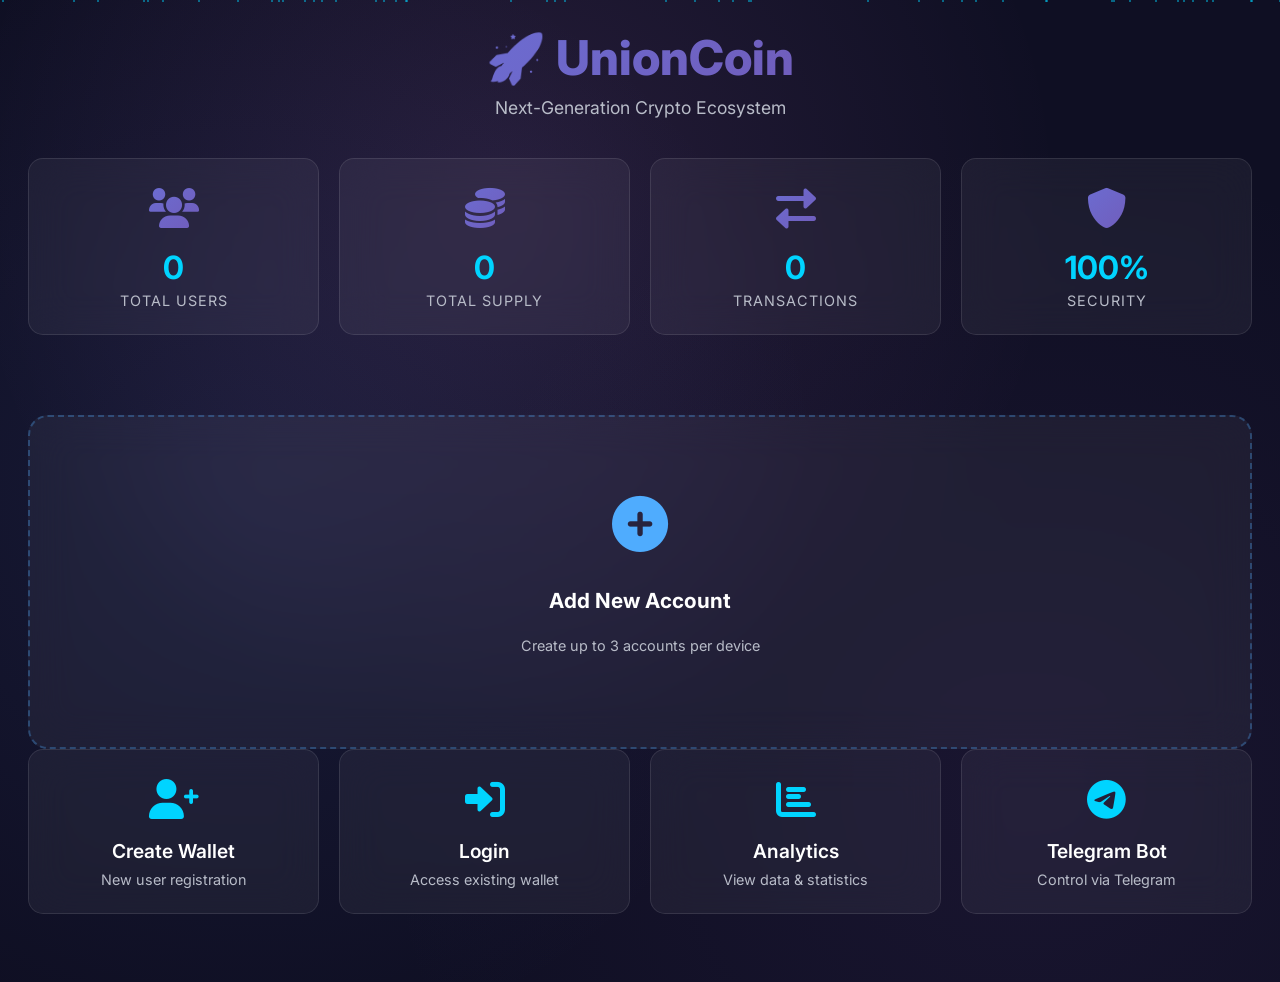
==== templates/crypto_dashboard.html @ 767dc833 "Add production deployment system with server mode and auto-backup" ====
<!DOCTYPE html>
<html lang="en">
<head>
    <meta charset="UTF-8">
    <meta name="viewport" content="width=device-width, initial-scale=1.0">
    <title>UnionCoin - Crypto Dashboard</title>
    
    <!-- Google Fonts -->
    <link href="https://fonts.googleapis.com/css2?family=Inter:wght@300;400;500;600;700;800&display=swap" rel="stylesheet">
    
    <!-- Font Awesome -->
    <link rel="stylesheet" href="https://cdnjs.cloudflare.com/ajax/libs/font-awesome/6.0.0/css/all.min.css">
    
    <!-- Crypto Theme -->
    <link rel="stylesheet" href="/static/css/crypto-theme.css">
    
    <style>
        .dashboard-container {
            max-width: 1400px;
            margin: 0 auto;
            padding: 20px;
        }
        
        .header-section {
            text-align: center;
            margin-bottom: 40px;
        }
        
        .logo {
            font-size: 3rem;
            font-weight: 800;
            background: linear-gradient(135deg, #667eea, #764ba2);
            -webkit-background-clip: text;
            -webkit-text-fill-color: transparent;
            background-clip: text;
            margin-bottom: 10px;
        }
        
        .tagline {
            color: var(--text-secondary);
            font-size: 1.1rem;
            margin-bottom: 20px;
        }
        
        .accounts-grid {
            display: grid;
            grid-template-columns: repeat(auto-fit, minmax(320px, 1fr));
            gap: 25px;
            margin-bottom: 40px;
        }
        
        .add-account-card {
            background: var(--card-bg);
            backdrop-filter: blur(20px);
            border: 2px dashed rgba(79, 172, 254, 0.3);
            border-radius: 20px;
            padding: 40px 20px;
            text-align: center;
            cursor: pointer;
            transition: all 0.3s ease;
            min-height: 250px;
            display: flex;
            flex-direction: column;
            align-items: center;
            justify-content: center;
        }
        
        .add-account-card:hover {
            border-color: rgba(79, 172, 254, 0.6);
            background: rgba(79, 172, 254, 0.1);
            transform: scale(1.02);
        }
        
        .add-account-card i {
            font-size: 3.5rem;
            margin-bottom: 15px;
            color: #4facfe;
        }
        
        .add-account-card h3 {
            color: var(--text-primary);
            font-size: 1.3rem;
            margin-bottom: 10px;
        }
        
        .add-account-card p {
            color: var(--text-secondary);
            font-size: 0.9rem;
        }
        
        .stats-section {
            display: grid;
            grid-template-columns: repeat(auto-fit, minmax(200px, 1fr));
            gap: 20px;
            margin-bottom: 40px;
        }
        
        .stat-card {
            background: var(--card-bg);
            backdrop-filter: blur(20px);
            border: 1px solid var(--card-border);
            border-radius: 15px;
            padding: 25px;
            text-align: center;
            transition: all 0.3s ease;
        }
        
        .stat-card:hover {
            transform: translateY(-5px);
            border-color: var(--accent-glow);
            box-shadow: 0 10px 30px rgba(0, 212, 255, 0.2);
        }
        
        .stat-icon {
            font-size: 2.5rem;
            margin-bottom: 15px;
            background: linear-gradient(135deg, #667eea, #764ba2);
            -webkit-background-clip: text;
            -webkit-text-fill-color: transparent;
            background-clip: text;
        }
        
        .stat-value {
            font-size: 2rem;
            font-weight: 700;
            color: var(--accent-glow);
            margin-bottom: 5px;
        }
        
        .stat-label {
            color: var(--text-secondary);
            font-size: 0.9rem;
            text-transform: uppercase;
            letter-spacing: 1px;
        }
        
        .quick-actions {
            display: grid;
            grid-template-columns: repeat(auto-fit, minmax(250px, 1fr));
            gap: 20px;
            margin-bottom: 40px;
        }
        
        .action-card {
            background: var(--card-bg);
            backdrop-filter: blur(20px);
            border: 1px solid var(--card-border);
            border-radius: 15px;
            padding: 25px;
            text-align: center;
            cursor: pointer;
            transition: all 0.3s ease;
            text-decoration: none;
            color: var(--text-primary);
        }
        
        .action-card:hover {
            transform: translateY(-5px);
            border-color: var(--accent-glow);
            box-shadow: 0 10px 30px rgba(0, 212, 255, 0.2);
        }
        
        .action-icon {
            font-size: 2.5rem;
            margin-bottom: 15px;
            color: var(--accent-glow);
        }
        
        .action-title {
            font-size: 1.2rem;
            font-weight: 600;
            margin-bottom: 8px;
        }
        
        .action-desc {
            color: var(--text-secondary);
            font-size: 0.9rem;
        }
        
        .floating-particles {
            position: fixed;
            top: 0;
            left: 0;
            width: 100%;
            height: 100%;
            pointer-events: none;
            z-index: -1;
        }
        
        .particle {
            position: absolute;
            width: 2px;
            height: 2px;
            background: var(--accent-glow);
            border-radius: 50%;
            animation: float 15s infinite linear;
            opacity: 0.6;
        }
        
        @keyframes float {
            0% {
                transform: translateY(100vh) translateX(0);
                opacity: 0;
            }
            10% {
                opacity: 0.6;
            }
            90% {
                opacity: 0.6;
            }
            100% {
                transform: translateY(-100vh) translateX(100px);
                opacity: 0;
            }
        }
    </style>
</head>
<body>
    <!-- Animated Background -->
    <div class="floating-particles" id="particles"></div>
    
    <div class="dashboard-container">
        <!-- Header -->
        <div class="header-section">
            <div class="logo">🚀 UnionCoin</div>
            <div class="tagline">Next-Generation Crypto Ecosystem</div>
        </div>
        
        <!-- Stats Section -->
        <div class="stats-section">
            <div class="stat-card">
                <div class="stat-icon">
                    <i class="fas fa-users"></i>
                </div>
                <div class="stat-value" id="totalUsers">0</div>
                <div class="stat-label">Total Users</div>
            </div>
            
            <div class="stat-card">
                <div class="stat-icon">
                    <i class="fas fa-coins"></i>
                </div>
                <div class="stat-value" id="totalSupply">0</div>
                <div class="stat-label">Total Supply</div>
            </div>
            
            <div class="stat-card">
                <div class="stat-icon">
                    <i class="fas fa-exchange-alt"></i>
                </div>
                <div class="stat-value" id="totalTransactions">0</div>
                <div class="stat-label">Transactions</div>
            </div>
            
            <div class="stat-card">
                <div class="stat-icon">
                    <i class="fas fa-shield-alt"></i>
                </div>
                <div class="stat-value">100%</div>
                <div class="stat-label">Security</div>
            </div>
        </div>
        
        <!-- User Accounts Grid -->
        <div class="accounts-grid" id="accountsGrid">
            <!-- Accounts will be loaded here -->
        </div>
        
        <!-- Add Account Button -->
        <div class="add-account-card" onclick="addNewAccount()">
            <i class="fas fa-plus-circle"></i>
            <h3>Add New Account</h3>
            <p>Create up to 3 accounts per device</p>
        </div>
        
        <!-- Quick Actions -->
        <div class="quick-actions">
            <a href="/register" class="action-card">
                <div class="action-icon">
                    <i class="fas fa-user-plus"></i>
                </div>
                <div class="action-title">Create Wallet</div>
                <div class="action-desc">New user registration</div>
            </a>
            
            <a href="/login" class="action-card">
                <div class="action-icon">
                    <i class="fas fa-sign-in-alt"></i>
                </div>
                <div class="action-title">Login</div>
                <div class="action-desc">Access existing wallet</div>
            </a>
            
            <a href="/api/data?admin=unioncoin_admin_2026" class="action-card">
                <div class="action-icon">
                    <i class="fas fa-chart-bar"></i>
                </div>
                <div class="action-title">Analytics</div>
                <div class="action-desc">View data & statistics</div>
            </a>
            
            <a href="#" class="action-card" onclick="openTelegramBot()">
                <div class="action-icon">
                    <i class="fab fa-telegram"></i>
                </div>
                <div class="action-title">Telegram Bot</div>
                <div class="action-desc">Control via Telegram</div>
            </a>
        </div>
    </div>
    
    <script>
        // Create floating particles
        function createParticles() {
            const particlesContainer = document.getElementById('particles');
            const particleCount = 50;
            
            for (let i = 0; i < particleCount; i++) {
                const particle = document.createElement('div');
                particle.className = 'particle';
                particle.style.left = Math.random() * 100 + '%';
                particle.style.animationDelay = Math.random() * 15 + 's';
                particle.style.animationDuration = (15 + Math.random() * 10) + 's';
                particlesContainer.appendChild(particle);
            }
        }
        
        // Load user accounts
        async function loadAccounts() {
            try {
                const response = await fetch('/api/user-accounts');
                const accounts = await response.json();
                
                const accountsGrid = document.getElementById('accountsGrid');
                accountsGrid.innerHTML = '';
                
                accounts.forEach(account => {
                    const accountCard = document.createElement('div');
                    accountCard.className = 'profile-card';
                    accountCard.innerHTML = `
                        <div class="profile-avatar" style="background: ${account.profile_color}">
                            ${account.username.charAt(0).toUpperCase()}
                        </div>
                        <div class="profile-name">${account.username}</div>
                        <div class="profile-balance">${account.balance.toFixed(2)} UC</div>
                        <div class="profile-wallet">${account.wallet_address}</div>
                        ${account.is_primary ? '<div style="color: var(--accent-glow); margin-top: 10px;">⭐ Primary Account</div>' : ''}
                    `;
                    accountsGrid.appendChild(accountCard);
                });
            } catch (error) {
                console.log('Error loading accounts:', error);
            }
        }
        
        // Load statistics
        async function loadStats() {
            try {
                const response = await fetch('/api/stats');
                const stats = await response.json();
                
                document.getElementById('totalUsers').textContent = stats.totalUsers || 0;
                document.getElementById('totalSupply').textContent = (stats.totalSupply || 0).toFixed(0);
                document.getElementById('totalTransactions').textContent = stats.totalTransactions || 0;
            } catch (error) {
                console.log('Error loading stats:', error);
            }
        }
        
        // Add new account
        function addNewAccount() {
            window.location.href = '/register';
        }
        
        // Open Telegram bot
        function openTelegramBot() {
            window.open('https://t.me/your_bot_username', '_blank');
        }
        
        // Initialize
        document.addEventListener('DOMContentLoaded', function() {
            createParticles();
            loadAccounts();
            loadStats();
            
            // Refresh data every 30 seconds
            setInterval(() => {
                loadStats();
            }, 30000);
        });
    </script>
</body>
</html>
---- static/css/crypto-theme.css ----
/* UnionCoin Crypto Theme - Modern & Engaging */

:root {
    --primary-gradient: linear-gradient(135deg, #667eea 0%, #764ba2 100%);
    --secondary-gradient: linear-gradient(135deg, #f093fb 0%, #f5576c 100%);
    --success-gradient: linear-gradient(135deg, #4facfe 0%, #00f2fe 100%);
    --warning-gradient: linear-gradient(135deg, #fa709a 0%, #fee140 100%);
    --dark-bg: #0f0f23;
    --card-bg: rgba(255, 255, 255, 0.05);
    --card-border: rgba(255, 255, 255, 0.1);
    --text-primary: #ffffff;
    --text-secondary: #b8bcc8;
    --accent-glow: #00d4ff;
}

body {
    background: var(--dark-bg);
    background-image: 
        radial-gradient(circle at 20% 50%, rgba(102, 126, 234, 0.1) 0%, transparent 50%),
        radial-gradient(circle at 80% 80%, rgba(118, 75, 162, 0.1) 0%, transparent 50%),
        radial-gradient(circle at 40% 20%, rgba(240, 147, 251, 0.1) 0%, transparent 50%);
    color: var(--text-primary);
    font-family: 'Inter', -apple-system, BlinkMacSystemFont, sans-serif;
    min-height: 100vh;
}

/* Animated Background */
.crypto-bg {
    position: fixed;
    top: 0;
    left: 0;
    width: 100%;
    height: 100%;
    pointer-events: none;
    z-index: -1;
    overflow: hidden;
}

.crypto-particle {
    position: absolute;
    width: 2px;
    height: 2px;
    background: var(--accent-glow);
    border-radius: 50%;
    animation: floatUp 15s infinite linear;
    opacity: 0;
}

@keyframes floatUp {
    0% {
        transform: translateY(100vh) translateX(0);
        opacity: 0;
    }
    10% {
        opacity: 1;
    }
    90% {
        opacity: 1;
    }
    100% {
        transform: translateY(-100vh) translateX(100px);
        opacity: 0;
    }
}

/* Glass Cards */
.glass-card {
    background: var(--card-bg);
    backdrop-filter: blur(20px);
    border: 1px solid var(--card-border);
    border-radius: 20px;
    padding: 30px;
    box-shadow: 
        0 8px 32px rgba(0, 0, 0, 0.3),
        inset 0 1px 0 rgba(255, 255, 255, 0.1);
    transition: all 0.3s ease;
}

.glass-card:hover {
    transform: translateY(-5px);
    box-shadow: 
        0 16px 48px rgba(0, 0, 0, 0.4),
        inset 0 1px 0 rgba(255, 255, 255, 0.2);
    border-color: rgba(255, 255, 255, 0.2);
}

/* Neon Buttons */
.btn-crypto {
    background: var(--primary-gradient);
    color: white;
    border: none;
    border-radius: 12px;
    padding: 14px 28px;
    font-weight: 600;
    font-size: 14px;
    text-transform: uppercase;
    letter-spacing: 1px;
    cursor: pointer;
    transition: all 0.3s ease;
    position: relative;
    overflow: hidden;
    box-shadow: 0 4px 15px rgba(102, 126, 234, 0.4);
}

.btn-crypto::before {
    content: '';
    position: absolute;
    top: 0;
    left: -100%;
    width: 100%;
    height: 100%;
    background: linear-gradient(90deg, transparent, rgba(255, 255, 255, 0.2), transparent);
    transition: left 0.5s;
}

.btn-crypto:hover::before {
    left: 100%;
}

.btn-crypto:hover {
    transform: translateY(-2px);
    box-shadow: 0 8px 25px rgba(102, 126, 234, 0.6);
}

/* Glowing Inputs */
.crypto-input {
    background: rgba(255, 255, 255, 0.05);
    border: 1px solid rgba(255, 255, 255, 0.1);
    border-radius: 12px;
    padding: 16px 20px;
    color: var(--text-primary);
    font-size: 16px;
    transition: all 0.3s ease;
    backdrop-filter: blur(10px);
}

.crypto-input:focus {
    outline: none;
    border-color: var(--accent-glow);
    box-shadow: 0 0 20px rgba(0, 212, 255, 0.3);
    background: rgba(255, 255, 255, 0.08);
}

/* Profile Cards */
.profile-grid {
    display: grid;
    grid-template-columns: repeat(auto-fit, minmax(300px, 1fr));
    gap: 20px;
    margin: 30px 0;
}

.profile-card {
    background: var(--card-bg);
    backdrop-filter: blur(20px);
    border: 1px solid var(--card-border);
    border-radius: 20px;
    padding: 25px;
    text-align: center;
    transition: all 0.3s ease;
    position: relative;
    overflow: hidden;
}

.profile-card::before {
    content: '';
    position: absolute;
    top: -50%;
    left: -50%;
    width: 200%;
    height: 200%;
    background: radial-gradient(circle, rgba(0, 212, 255, 0.1) 0%, transparent 70%);
    animation: pulse 4s ease-in-out infinite;
}

.profile-card:hover {
    transform: translateY(-8px) scale(1.02);
    border-color: var(--accent-glow);
    box-shadow: 0 20px 40px rgba(0, 212, 255, 0.2);
}

.profile-avatar {
    width: 80px;
    height: 80px;
    border-radius: 50%;
    background: var(--primary-gradient);
    display: flex;
    align-items: center;
    justify-content: center;
    margin: 0 auto 20px;
    font-size: 2rem;
    font-weight: bold;
    color: white;
    position: relative;
    z-index: 1;
}

.profile-name {
    font-size: 1.4rem;
    font-weight: 700;
    margin-bottom: 8px;
    background: var(--primary-gradient);
    -webkit-background-clip: text;
    -webkit-text-fill-color: transparent;
    background-clip: text;
}

.profile-balance {
    font-size: 1.8rem;
    font-weight: 700;
    color: var(--accent-glow);
    margin: 15px 0;
}

.profile-wallet {
    font-family: 'Courier New', monospace;
    background: rgba(0, 212, 255, 0.1);
    padding: 8px 12px;
    border-radius: 8px;
    border: 1px solid rgba(0, 212, 255, 0.3);
    font-size: 0.9rem;
    margin: 10px 0;
}

/* Add Account Button */
.add-account-btn {
    background: var(--success-gradient);
    border: 2px dashed rgba(79, 172, 254, 0.5);
    color: white;
    border-radius: 20px;
    padding: 40px 20px;
    cursor: pointer;
    transition: all 0.3s ease;
    text-align: center;
    min-height: 200px;
    display: flex;
    flex-direction: column;
    align-items: center;
    justify-content: center;
}

.add-account-btn:hover {
    border-color: rgba(79, 172, 254, 0.8);
    background: var(--success-gradient);
    transform: scale(1.05);
}

.add-account-btn i {
    font-size: 3rem;
    margin-bottom: 15px;
}

/* Notification Badge */
.notification-badge {
    position: absolute;
    top: -8px;
    right: -8px;
    background: var(--warning-gradient);
    color: white;
    border-radius: 50%;
    width: 24px;
    height: 24px;
    display: flex;
    align-items: center;
    justify-content: center;
    font-size: 0.8rem;
    font-weight: bold;
    animation: pulse 2s infinite;
    box-shadow: 0 0 10px rgba(250, 112, 154, 0.5);
}

/* Switch Account Animation */
.switch-account {
    background: var(--secondary-gradient);
    color: white;
    border: none;
    border-radius: 25px;
    padding: 8px 16px;
    font-size: 0.9rem;
    cursor: pointer;
    transition: all 0.3s ease;
    margin: 5px;
}

.switch-account:hover {
    transform: scale(1.05);
    box-shadow: 0 4px 15px rgba(240, 147, 251, 0.4);
}

.switch-account.active {
    background: var(--accent-glow);
    box-shadow: 0 0 20px rgba(0, 212, 255, 0.5);
}

/* Loading Animation */
.crypto-loader {
    width: 40px;
    height: 40px;
    border: 3px solid rgba(0, 212, 255, 0.2);
    border-top: 3px solid var(--accent-glow);
    border-radius: 50%;
    animation: spin 1s linear infinite;
    margin: 20px auto;
}

/* Success Animation */
.success-animation {
    animation: successPulse 0.6s ease-out;
}

@keyframes successPulse {
    0% { transform: scale(1); }
    50% { transform: scale(1.1); }
    100% { transform: scale(1); }
}

@keyframes pulse {
    0%, 100% { transform: scale(1); opacity: 0.5; }
    50% { transform: scale(1.1); opacity: 0.8; }
}

@keyframes spin {
    0% { transform: rotate(0deg); }
    100% { transform: rotate(360deg); }
}

/* Mobile Responsive */
@media (max-width: 768px) {
    .profile-grid {
        grid-template-columns: 1fr;
        gap: 15px;
    }
    
    .glass-card {
        padding: 20px;
    }
    
    .btn-crypto {
        padding: 12px 20px;
        font-size: 13px;
    }
}

/* Dark Mode Toggle */
.theme-toggle {
    position: fixed;
    top: 20px;
    right: 20px;
    background: var(--card-bg);
    backdrop-filter: blur(20px);
    border: 1px solid var(--card-border);
    border-radius: 50%;
    width: 50px;
    height: 50px;
    display: flex;
    align-items: center;
    justify-content: center;
    cursor: pointer;
    z-index: 1000;
    transition: all 0.3s ease;
}

.theme-toggle:hover {
    transform: scale(1.1);
    box-shadow: 0 0 20px rgba(0, 212, 255, 0.3);
}
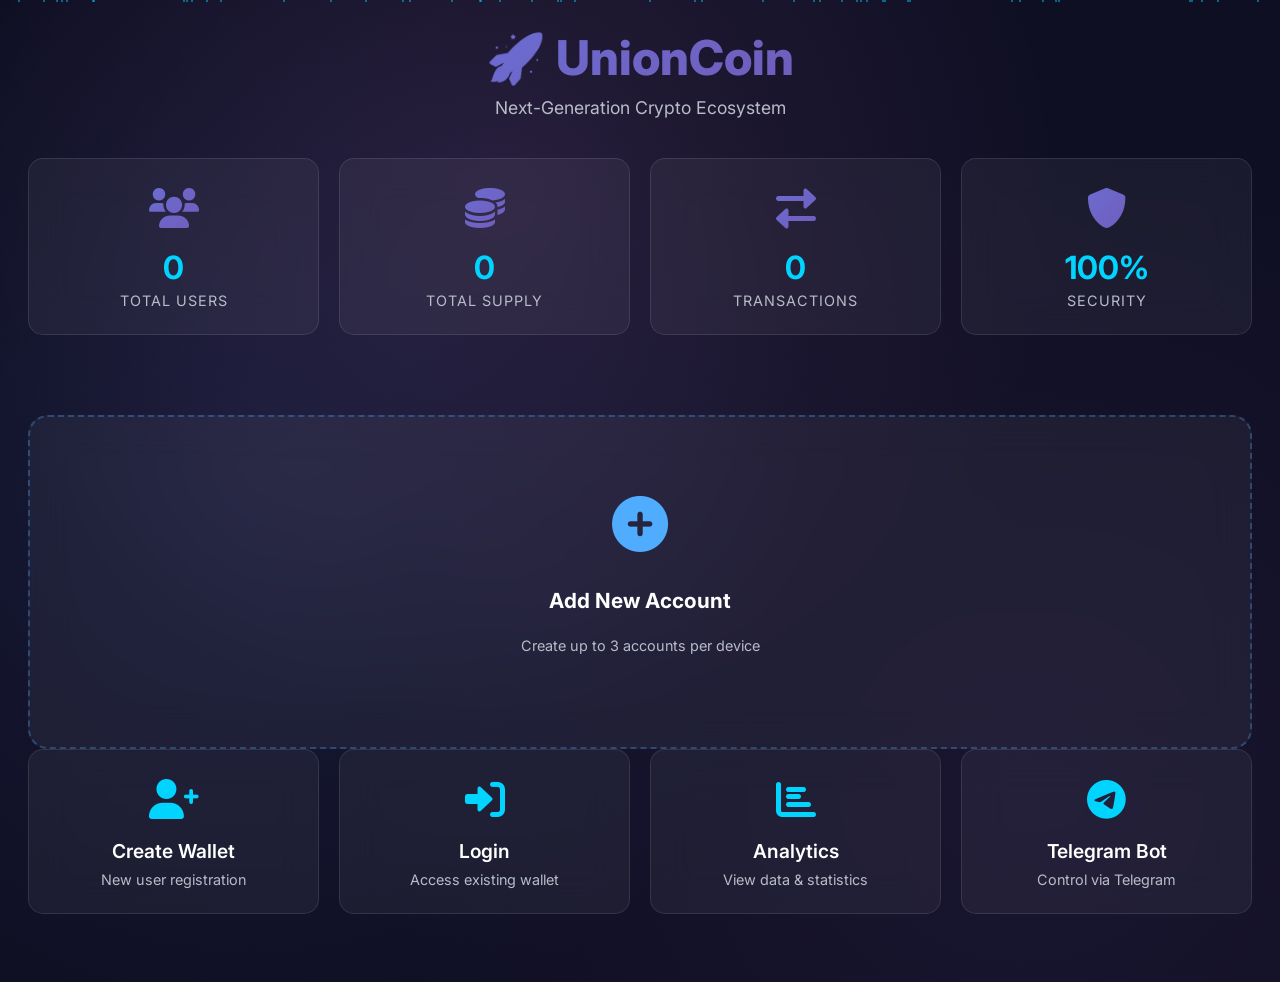
==== commit f1097c14: "Fix Dockerfile for Render deployment" ====
--- a/templates/crypto_dashboard.html
+++ b/templates/crypto_dashboard.html
@@ -1,31 +1,33 @@
 <!DOCTYPE html>
 <html lang="en">
+
 <head>
     <meta charset="UTF-8">
     <meta name="viewport" content="width=device-width, initial-scale=1.0">
     <title>UnionCoin - Crypto Dashboard</title>
-    
+
     <!-- Google Fonts -->
-    <link href="https://fonts.googleapis.com/css2?family=Inter:wght@300;400;500;600;700;800&display=swap" rel="stylesheet">
-    
+    <link href="https://fonts.googleapis.com/css2?family=Inter:wght@300;400;500;600;700;800&display=swap"
+        rel="stylesheet">
+
     <!-- Font Awesome -->
     <link rel="stylesheet" href="https://cdnjs.cloudflare.com/ajax/libs/font-awesome/6.0.0/css/all.min.css">
-    
+
     <!-- Crypto Theme -->
     <link rel="stylesheet" href="/static/css/crypto-theme.css">
-    
+
     <style>
         .dashboard-container {
             max-width: 1400px;
             margin: 0 auto;
             padding: 20px;
         }
-        
+
         .header-section {
             text-align: center;
             margin-bottom: 40px;
         }
-        
+
         .logo {
             font-size: 3rem;
             font-weight: 800;
@@ -35,20 +37,20 @@
             background-clip: text;
             margin-bottom: 10px;
         }
-        
+
         .tagline {
             color: var(--text-secondary);
             font-size: 1.1rem;
             margin-bottom: 20px;
         }
-        
+
         .accounts-grid {
             display: grid;
             grid-template-columns: repeat(auto-fit, minmax(320px, 1fr));
             gap: 25px;
             margin-bottom: 40px;
         }
-        
+
         .add-account-card {
             background: var(--card-bg);
             backdrop-filter: blur(20px);
@@ -64,37 +66,37 @@
             align-items: center;
             justify-content: center;
         }
-        
+
         .add-account-card:hover {
             border-color: rgba(79, 172, 254, 0.6);
             background: rgba(79, 172, 254, 0.1);
             transform: scale(1.02);
         }
-        
+
         .add-account-card i {
             font-size: 3.5rem;
             margin-bottom: 15px;
             color: #4facfe;
         }
-        
+
         .add-account-card h3 {
             color: var(--text-primary);
             font-size: 1.3rem;
             margin-bottom: 10px;
         }
-        
+
         .add-account-card p {
             color: var(--text-secondary);
             font-size: 0.9rem;
         }
-        
+
         .stats-section {
             display: grid;
             grid-template-columns: repeat(auto-fit, minmax(200px, 1fr));
             gap: 20px;
             margin-bottom: 40px;
         }
-        
+
         .stat-card {
             background: var(--card-bg);
             backdrop-filter: blur(20px);
@@ -104,13 +106,13 @@
             text-align: center;
             transition: all 0.3s ease;
         }
-        
+
         .stat-card:hover {
             transform: translateY(-5px);
             border-color: var(--accent-glow);
             box-shadow: 0 10px 30px rgba(0, 212, 255, 0.2);
         }
-        
+
         .stat-icon {
             font-size: 2.5rem;
             margin-bottom: 15px;
@@ -119,28 +121,28 @@
             -webkit-text-fill-color: transparent;
             background-clip: text;
         }
-        
+
         .stat-value {
             font-size: 2rem;
             font-weight: 700;
             color: var(--accent-glow);
             margin-bottom: 5px;
         }
-        
+
         .stat-label {
             color: var(--text-secondary);
             font-size: 0.9rem;
             text-transform: uppercase;
             letter-spacing: 1px;
         }
-        
+
         .quick-actions {
             display: grid;
             grid-template-columns: repeat(auto-fit, minmax(250px, 1fr));
             gap: 20px;
             margin-bottom: 40px;
         }
-        
+
         .action-card {
             background: var(--card-bg);
             backdrop-filter: blur(20px);
@@ -153,30 +155,30 @@
             text-decoration: none;
             color: var(--text-primary);
         }
-        
+
         .action-card:hover {
             transform: translateY(-5px);
             border-color: var(--accent-glow);
             box-shadow: 0 10px 30px rgba(0, 212, 255, 0.2);
         }
-        
+
         .action-icon {
             font-size: 2.5rem;
             margin-bottom: 15px;
             color: var(--accent-glow);
         }
-        
+
         .action-title {
             font-size: 1.2rem;
             font-weight: 600;
             margin-bottom: 8px;
         }
-        
+
         .action-desc {
             color: var(--text-secondary);
             font-size: 0.9rem;
         }
-        
+
         .floating-particles {
             position: fixed;
             top: 0;
@@ -186,7 +188,7 @@
             pointer-events: none;
             z-index: -1;
         }
-        
+
         .particle {
             position: absolute;
             width: 2px;
@@ -196,18 +198,21 @@
             animation: float 15s infinite linear;
             opacity: 0.6;
         }
-        
+
         @keyframes float {
             0% {
                 transform: translateY(100vh) translateX(0);
                 opacity: 0;
             }
+
             10% {
                 opacity: 0.6;
             }
+
             90% {
                 opacity: 0.6;
             }
+
             100% {
                 transform: translateY(-100vh) translateX(100px);
                 opacity: 0;
@@ -215,17 +220,18 @@
         }
     </style>
 </head>
+
 <body>
     <!-- Animated Background -->
     <div class="floating-particles" id="particles"></div>
-    
+
     <div class="dashboard-container">
         <!-- Header -->
         <div class="header-section">
             <div class="logo">🚀 UnionCoin</div>
             <div class="tagline">Next-Generation Crypto Ecosystem</div>
         </div>
-        
+
         <!-- Stats Section -->
         <div class="stats-section">
             <div class="stat-card">
@@ -235,7 +241,7 @@
                 <div class="stat-value" id="totalUsers">0</div>
                 <div class="stat-label">Total Users</div>
             </div>
-            
+
             <div class="stat-card">
                 <div class="stat-icon">
                     <i class="fas fa-coins"></i>
@@ -243,7 +249,7 @@
                 <div class="stat-value" id="totalSupply">0</div>
                 <div class="stat-label">Total Supply</div>
             </div>
-            
+
             <div class="stat-card">
                 <div class="stat-icon">
                     <i class="fas fa-exchange-alt"></i>
@@ -251,7 +257,7 @@
                 <div class="stat-value" id="totalTransactions">0</div>
                 <div class="stat-label">Transactions</div>
             </div>
-            
+
             <div class="stat-card">
                 <div class="stat-icon">
                     <i class="fas fa-shield-alt"></i>
@@ -260,19 +266,19 @@
                 <div class="stat-label">Security</div>
             </div>
         </div>
-        
+
         <!-- User Accounts Grid -->
         <div class="accounts-grid" id="accountsGrid">
             <!-- Accounts will be loaded here -->
         </div>
-        
+
         <!-- Add Account Button -->
         <div class="add-account-card" onclick="addNewAccount()">
             <i class="fas fa-plus-circle"></i>
             <h3>Add New Account</h3>
             <p>Create up to 3 accounts per device</p>
         </div>
-        
+
         <!-- Quick Actions -->
         <div class="quick-actions">
             <a href="/register" class="action-card">
@@ -282,7 +288,7 @@
                 <div class="action-title">Create Wallet</div>
                 <div class="action-desc">New user registration</div>
             </a>
-            
+
             <a href="/login" class="action-card">
                 <div class="action-icon">
                     <i class="fas fa-sign-in-alt"></i>
@@ -290,7 +296,7 @@
                 <div class="action-title">Login</div>
                 <div class="action-desc">Access existing wallet</div>
             </a>
-            
+
             <a href="/api/data?admin=unioncoin_admin_2026" class="action-card">
                 <div class="action-icon">
                     <i class="fas fa-chart-bar"></i>
@@ -298,7 +304,7 @@
                 <div class="action-title">Analytics</div>
                 <div class="action-desc">View data & statistics</div>
             </a>
-            
+
             <a href="#" class="action-card" onclick="openTelegramBot()">
                 <div class="action-icon">
                     <i class="fab fa-telegram"></i>
@@ -308,13 +314,13 @@
             </a>
         </div>
     </div>
-    
+
     <script>
         // Create floating particles
         function createParticles() {
             const particlesContainer = document.getElementById('particles');
             const particleCount = 50;
-            
+
             for (let i = 0; i < particleCount; i++) {
                 const particle = document.createElement('div');
                 particle.className = 'particle';
@@ -324,16 +330,16 @@
                 particlesContainer.appendChild(particle);
             }
         }
-        
+
         // Load user accounts
         async function loadAccounts() {
             try {
                 const response = await fetch('/api/user-accounts');
                 const accounts = await response.json();
-                
+
                 const accountsGrid = document.getElementById('accountsGrid');
                 accountsGrid.innerHTML = '';
-                
+
                 accounts.forEach(account => {
                     const accountCard = document.createElement('div');
                     accountCard.className = 'profile-card';
@@ -352,13 +358,13 @@
                 console.log('Error loading accounts:', error);
             }
         }
-        
+
         // Load statistics
         async function loadStats() {
             try {
                 const response = await fetch('/api/stats');
                 const stats = await response.json();
-                
+
                 document.getElementById('totalUsers').textContent = stats.totalUsers || 0;
                 document.getElementById('totalSupply').textContent = (stats.totalSupply || 0).toFixed(0);
                 document.getElementById('totalTransactions').textContent = stats.totalTransactions || 0;
@@ -366,23 +372,23 @@
                 console.log('Error loading stats:', error);
             }
         }
-        
+
         // Add new account
         function addNewAccount() {
             window.location.href = '/register';
         }
-        
+
         // Open Telegram bot
         function openTelegramBot() {
-            window.open('https://t.me/your_bot_username', '_blank');
-        }
-        
+            window.open('https://t.me/tokenuchunku12bot', '_blank');
+        }
+
         // Initialize
-        document.addEventListener('DOMContentLoaded', function() {
+        document.addEventListener('DOMContentLoaded', function () {
             createParticles();
             loadAccounts();
             loadStats();
-            
+
             // Refresh data every 30 seconds
             setInterval(() => {
                 loadStats();
@@ -390,4 +396,5 @@
         });
     </script>
 </body>
-</html>
+
+</html>
